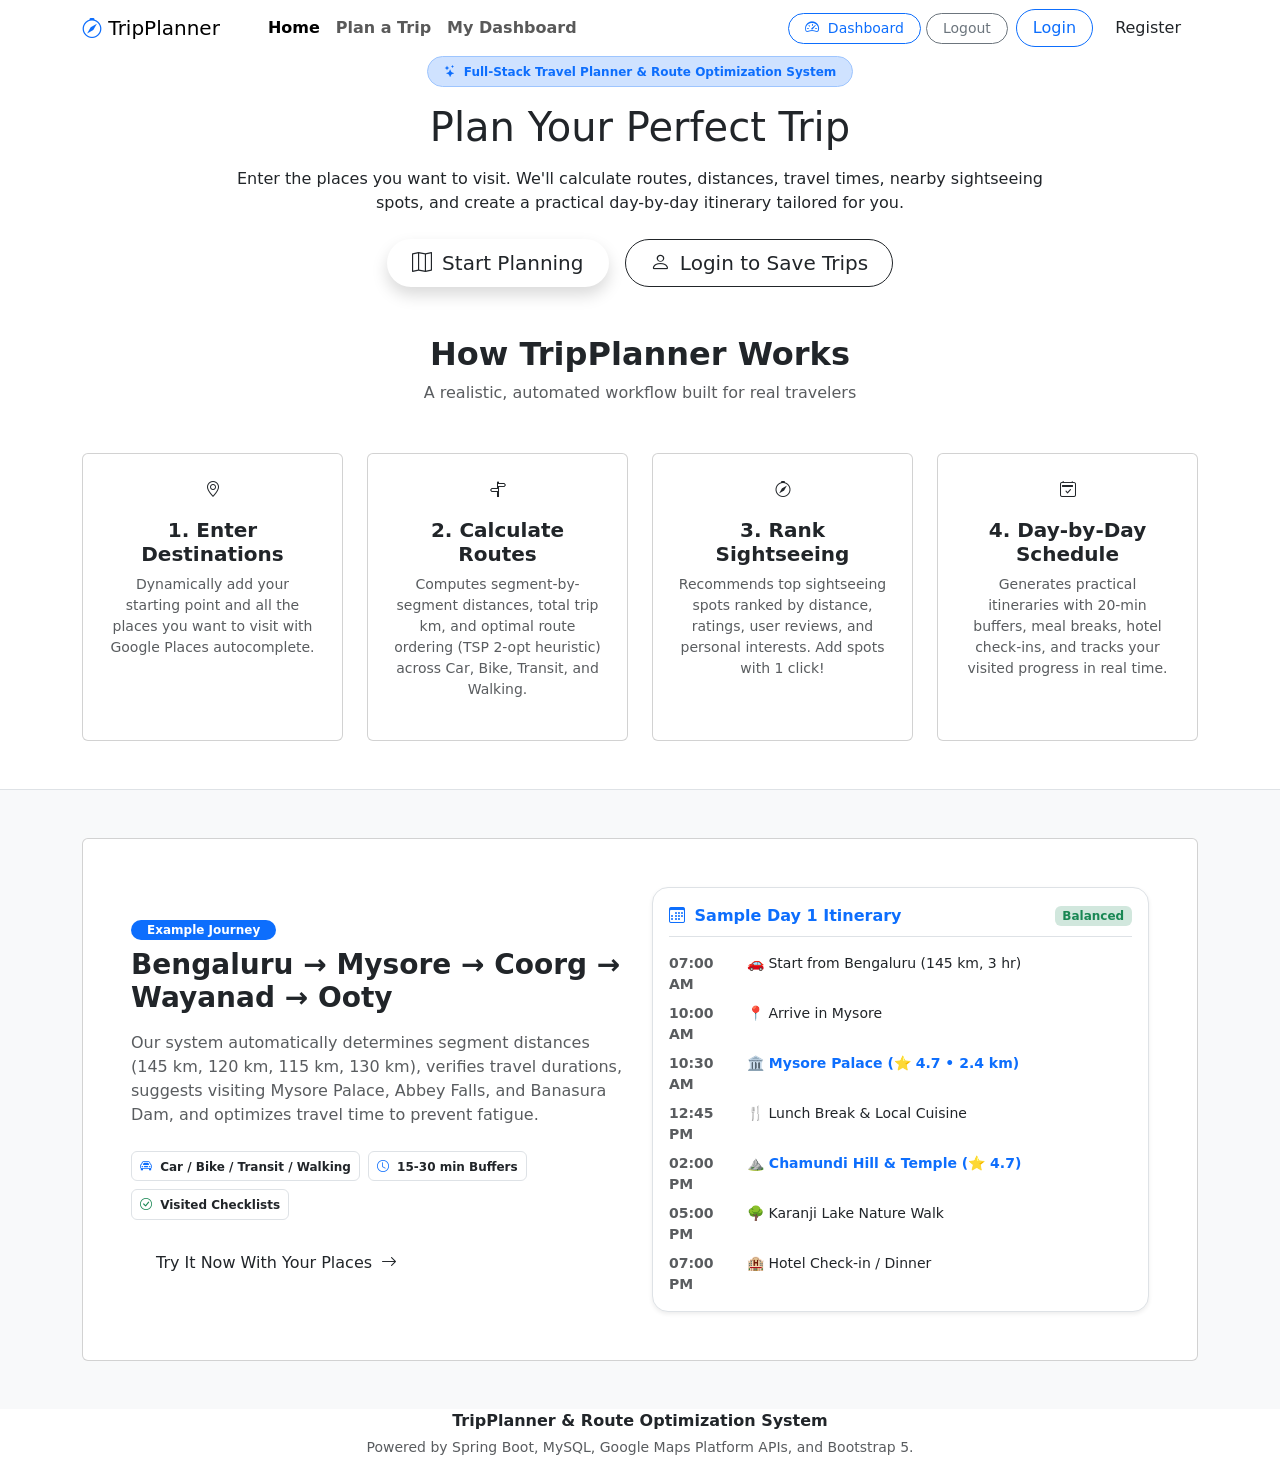
==== target/classes/templates/index.html @ fe608c91 "V1" ====
<!DOCTYPE html>
<html lang="en" xmlns:th="http://www.thymeleaf.org">
<head>
    <meta charset="UTF-8">
    <meta name="viewport" content="width=device-width, initial-scale=1.0">
    <title>TripPlanner - Intelligent Trip Planner & Route Optimization</title>
    <!-- Bootstrap 5 CSS -->
    <link href="https://cdn.jsdelivr.net/npm/bootstrap@5.3.3/dist/css/bootstrap.min.css" rel="stylesheet">
    <!-- Bootstrap Icons -->
    <link href="https://cdn.jsdelivr.net/npm/bootstrap-icons@1.11.3/font/bootstrap-icons.min.css" rel="stylesheet">
    <!-- Custom CSS -->
    <link rel="stylesheet" th:href="@{/css/style.css}">
</head>
<body>

    <!-- Navigation Bar -->
    <nav class="navbar navbar-expand-lg navbar-custom">
        <div class="container">
            <a class="navbar-brand" th:href="@{/}">
                <i class="bi bi-compass text-primary"></i> TripPlanner
            </a>
            <button class="navbar-toggler" type="button" data-bs-toggle="collapse" data-bs-target="#navContent">
                <span class="navbar-toggler-icon"></span>
            </button>
            <div class="collapse navbar-collapse" id="navContent">
                <ul class="navbar-nav me-auto mb-2 mb-lg-0 ms-lg-4">
                    <li class="nav-item">
                        <a class="nav-link active fw-semibold" th:href="@{/}">Home</a>
                    </li>
                    <li class="nav-item">
                        <a class="nav-link fw-semibold" th:href="@{/create-trip}">Plan a Trip</a>
                    </li>
                    <li class="nav-item" th:if="${isLoggedIn}">
                        <a class="nav-link fw-semibold" th:href="@{/dashboard}">My Dashboard</a>
                    </li>
                </ul>
                <div class="d-flex align-items-center gap-2">
                    <th:block th:if="${isLoggedIn}">
                        <span class="text-muted small me-2 d-none d-md-inline" th:text="${userEmail}"></span>
                        <a th:href="@{/dashboard}" class="btn btn-outline-primary btn-sm rounded-pill px-3">
                            <i class="bi bi-speedometer2 me-1"></i> Dashboard
                        </a>
                        <form th:action="@{/logout}" method="post" class="d-inline">
                            <button type="submit" class="btn btn-outline-secondary btn-sm rounded-pill px-3">Logout</button>
                        </form>
                    </th:block>
                    <th:block th:unless="${isLoggedIn}">
                        <a th:href="@{/login}" class="btn btn-outline-primary rounded-pill px-3">Login</a>
                        <a th:href="@{/register}" class="btn btn-primary-custom rounded-pill px-3">Register</a>
                    </th:block>
                </div>
            </div>
        </div>
    </nav>

    <!-- Hero Section -->
    <section class="hero-section text-center">
        <div class="container">
            <div class="row justify-content-center">
                <div class="col-lg-9">
                    <span class="badge bg-primary-subtle text-primary border border-primary-subtle px-3 py-2 rounded-pill mb-3 fw-bold">
                        <i class="bi bi-stars me-1"></i> Full-Stack Travel Planner & Route Optimization System
                    </span>
                    <h1 class="hero-title mb-3">Plan Your Perfect Trip</h1>
                    <p class="hero-subtitle mb-4">
                        Enter the places you want to visit. We'll calculate routes, distances, travel times, nearby sightseeing spots, and create a practical day-by-day itinerary tailored for you.
                    </p>
                    <div class="d-flex justify-content-center gap-3">
                        <a th:href="@{/create-trip}" class="btn btn-primary-custom btn-lg rounded-pill px-4 shadow">
                            <i class="bi bi-map me-1"></i> Start Planning
                        </a>
                        <a th:href="@{/login}" class="btn btn-outline-dark btn-lg rounded-pill px-4" th:unless="${isLoggedIn}">
                            <i class="bi bi-person me-1"></i> Login to Save Trips
                        </a>
                    </div>
                </div>
            </div>
        </div>
    </section>

    <!-- Quick Preview / How It Works -->
    <section class="py-5 bg-white border-bottom">
        <div class="container">
            <div class="text-center mb-5">
                <h2 class="fw-bold">How TripPlanner Works</h2>
                <p class="text-muted">A realistic, automated workflow built for real travelers</p>
            </div>

            <div class="row g-4">
                <div class="col-md-3">
                    <div class="card card-modern h-100 p-4 text-center">
                        <div class="metric-icon blue mx-auto mb-3">
                            <i class="bi bi-geo-alt"></i>
                        </div>
                        <h5 class="fw-bold">1. Enter Destinations</h5>
                        <p class="text-muted small">
                            Dynamically add your starting point and all the places you want to visit with Google Places autocomplete.
                        </p>
                    </div>
                </div>

                <div class="col-md-3">
                    <div class="card card-modern h-100 p-4 text-center">
                        <div class="metric-icon amber mx-auto mb-3">
                            <i class="bi bi-signpost-split"></i>
                        </div>
                        <h5 class="fw-bold">2. Calculate Routes</h5>
                        <p class="text-muted small">
                            Computes segment-by-segment distances, total trip km, and optimal route ordering (TSP 2-opt heuristic) across Car, Bike, Transit, and Walking.
                        </p>
                    </div>
                </div>

                <div class="col-md-3">
                    <div class="card card-modern h-100 p-4 text-center">
                        <div class="metric-icon purple mx-auto mb-3">
                            <i class="bi bi-compass"></i>
                        </div>
                        <h5 class="fw-bold">3. Rank Sightseeing</h5>
                        <p class="text-muted small">
                            Recommends top sightseeing spots ranked by distance, ratings, user reviews, and personal interests. Add spots with 1 click!
                        </p>
                    </div>
                </div>

                <div class="col-md-3">
                    <div class="card card-modern h-100 p-4 text-center">
                        <div class="metric-icon green mx-auto mb-3">
                            <i class="bi bi-calendar2-check"></i>
                        </div>
                        <h5 class="fw-bold">4. Day-by-Day Schedule</h5>
                        <p class="text-muted small">
                            Generates practical itineraries with 20-min buffers, meal breaks, hotel check-ins, and tracks your visited progress in real time.
                        </p>
                    </div>
                </div>
            </div>
        </div>
    </section>

    <!-- Example Demo Journey Section -->
    <section class="py-5 bg-light">
        <div class="container">
            <div class="card card-modern p-4 p-md-5">
                <div class="row align-items-center">
                    <div class="col-lg-6 mb-4 mb-lg-0">
                        <span class="badge bg-primary text-white rounded-pill px-3 py-1 mb-2">Example Journey</span>
                        <h3 class="fw-bold mb-3">Bengaluru → Mysore → Coorg → Wayanad → Ooty</h3>
                        <p class="text-muted mb-4">
                            Our system automatically determines segment distances (145 km, 120 km, 115 km, 130 km), verifies travel durations, suggests visiting Mysore Palace, Abbey Falls, and Banasura Dam, and optimizes travel time to prevent fatigue.
                        </p>
                        <div class="d-flex flex-wrap gap-2 mb-4">
                            <span class="badge bg-white border text-dark p-2"><i class="bi bi-car-front text-primary me-1"></i> Car / Bike / Transit / Walking</span>
                            <span class="badge bg-white border text-dark p-2"><i class="bi bi-clock text-primary me-1"></i> 15-30 min Buffers</span>
                            <span class="badge bg-white border text-dark p-2"><i class="bi bi-check-circle text-success me-1"></i> Visited Checklists</span>
                        </div>
                        <a th:href="@{/create-trip}" class="btn btn-primary-custom rounded-pill px-4">
                            Try It Now With Your Places <i class="bi bi-arrow-right ms-1"></i>
                        </a>
                    </div>
                    <div class="col-lg-6">
                        <div class="border rounded-4 p-3 bg-white shadow-sm">
                            <div class="d-flex justify-content-between align-items-center border-bottom pb-2 mb-3">
                                <span class="fw-bold text-primary"><i class="bi bi-calendar3 me-1"></i> Sample Day 1 Itinerary</span>
                                <span class="badge bg-success-subtle text-success">Balanced</span>
                            </div>
                            <div class="small">
                                <div class="d-flex gap-2 mb-2">
                                    <span class="text-muted fw-bold" style="width: 70px;">07:00 AM</span>
                                    <span>🚗 Start from Bengaluru (145 km, 3 hr)</span>
                                </div>
                                <div class="d-flex gap-2 mb-2">
                                    <span class="text-muted fw-bold" style="width: 70px;">10:00 AM</span>
                                    <span>📍 Arrive in Mysore</span>
                                </div>
                                <div class="d-flex gap-2 mb-2">
                                    <span class="text-muted fw-bold" style="width: 70px;">10:30 AM</span>
                                    <span class="fw-semibold text-primary">🏛 Mysore Palace (⭐ 4.7 • 2.4 km)</span>
                                </div>
                                <div class="d-flex gap-2 mb-2">
                                    <span class="text-muted fw-bold" style="width: 70px;">12:45 PM</span>
                                    <span>🍴 Lunch Break & Local Cuisine</span>
                                </div>
                                <div class="d-flex gap-2 mb-2">
                                    <span class="text-muted fw-bold" style="width: 70px;">02:00 PM</span>
                                    <span class="fw-semibold text-primary">⛰ Chamundi Hill & Temple (⭐ 4.7)</span>
                                </div>
                                <div class="d-flex gap-2 mb-2">
                                    <span class="text-muted fw-bold" style="width: 70px;">05:00 PM</span>
                                    <span>🌳 Karanji Lake Nature Walk</span>
                                </div>
                                <div class="d-flex gap-2">
                                    <span class="text-muted fw-bold" style="width: 70px;">07:00 PM</span>
                                    <span>🏨 Hotel Check-in / Dinner</span>
                                </div>
                            </div>
                        </div>
                    </div>
                </div>
            </div>
        </div>
    </section>

    <!-- Footer -->
    <footer class="text-center">
        <div class="container">
            <p class="mb-1 fw-bold text-dark">TripPlanner & Route Optimization System</p>
            <p class="mb-0 text-muted small">Powered by Spring Boot, MySQL, Google Maps Platform APIs, and Bootstrap 5.</p>
        </div>
    </footer>

    <!-- Bootstrap 5 JS -->
    <script src="https://cdn.jsdelivr.net/npm/bootstrap@5.3.3/dist/js/bootstrap.bundle.min.js"></script>
</body>
</html>
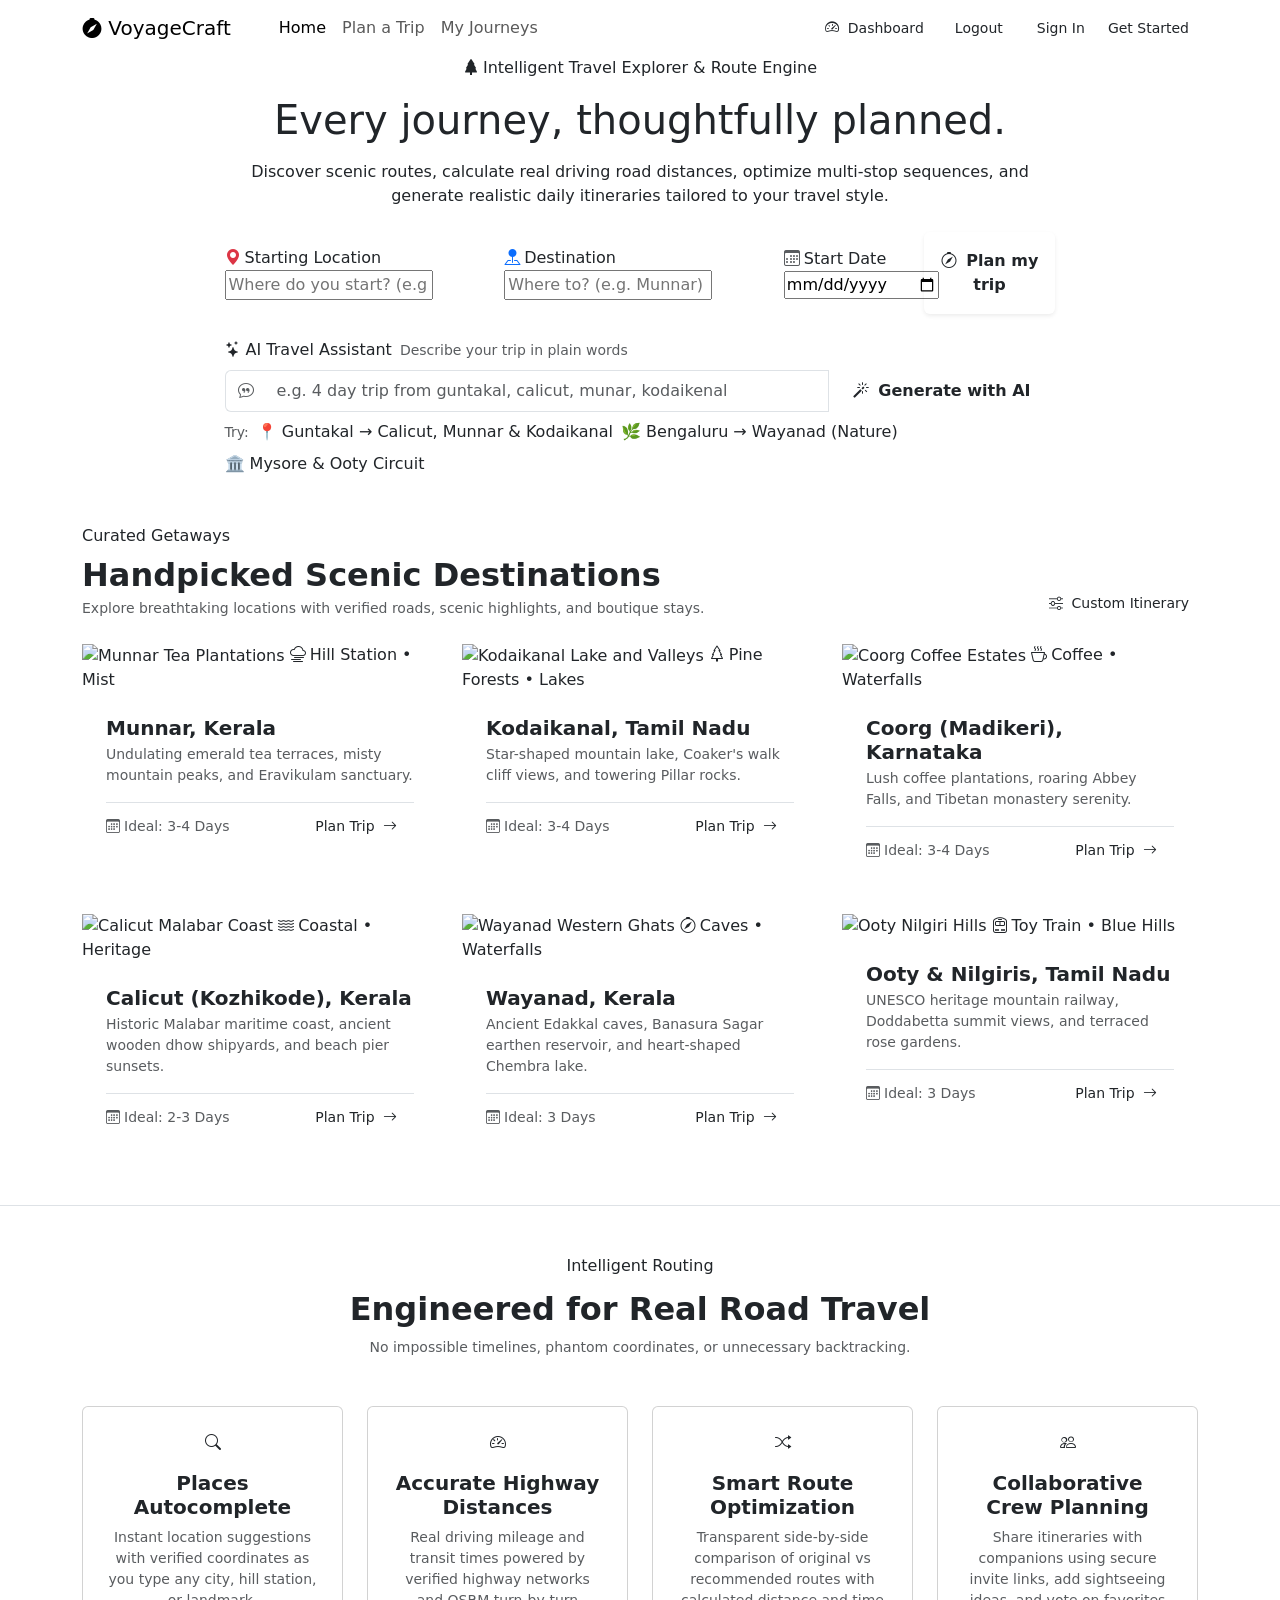
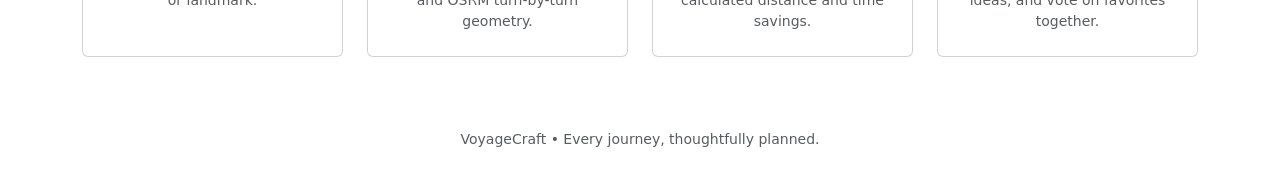
==== commit b1883e18: "V2" ====
--- a/target/classes/templates/index.html
+++ b/target/classes/templates/index.html
@@ -3,12 +3,12 @@
 <head>
     <meta charset="UTF-8">
     <meta name="viewport" content="width=device-width, initial-scale=1.0">
-    <title>TripPlanner - Intelligent Trip Planner & Route Optimization</title>
+    <title>VoyageCraft — Every journey, thoughtfully planned.</title>
     <!-- Bootstrap 5 CSS -->
     <link href="https://cdn.jsdelivr.net/npm/bootstrap@5.3.3/dist/css/bootstrap.min.css" rel="stylesheet">
     <!-- Bootstrap Icons -->
     <link href="https://cdn.jsdelivr.net/npm/bootstrap-icons@1.11.3/font/bootstrap-icons.min.css" rel="stylesheet">
-    <!-- Custom CSS -->
+    <!-- Custom Design System CSS -->
     <link rel="stylesheet" th:href="@{/css/style.css}">
 </head>
 <body>
@@ -17,120 +17,331 @@
     <nav class="navbar navbar-expand-lg navbar-custom">
         <div class="container">
             <a class="navbar-brand" th:href="@{/}">
-                <i class="bi bi-compass text-primary"></i> TripPlanner
+                <i class="bi bi-compass-fill"></i> VoyageCraft
             </a>
-            <button class="navbar-toggler" type="button" data-bs-toggle="collapse" data-bs-target="#navContent">
+            <button class="navbar-toggler border-0" type="button" data-bs-toggle="collapse" data-bs-target="#navContent">
                 <span class="navbar-toggler-icon"></span>
             </button>
             <div class="collapse navbar-collapse" id="navContent">
                 <ul class="navbar-nav me-auto mb-2 mb-lg-0 ms-lg-4">
                     <li class="nav-item">
-                        <a class="nav-link active fw-semibold" th:href="@{/}">Home</a>
+                        <a class="nav-link active" th:href="@{/}">Home</a>
                     </li>
                     <li class="nav-item">
-                        <a class="nav-link fw-semibold" th:href="@{/create-trip}">Plan a Trip</a>
+                        <a class="nav-link" th:href="@{/create-trip}">Plan a Trip</a>
                     </li>
                     <li class="nav-item" th:if="${isLoggedIn}">
-                        <a class="nav-link fw-semibold" th:href="@{/dashboard}">My Dashboard</a>
+                        <a class="nav-link" th:href="@{/dashboard}">My Journeys</a>
                     </li>
                 </ul>
                 <div class="d-flex align-items-center gap-2">
                     <th:block th:if="${isLoggedIn}">
                         <span class="text-muted small me-2 d-none d-md-inline" th:text="${userEmail}"></span>
-                        <a th:href="@{/dashboard}" class="btn btn-outline-primary btn-sm rounded-pill px-3">
+                        <a th:href="@{/dashboard}" class="btn btn-outline-forest btn-sm">
                             <i class="bi bi-speedometer2 me-1"></i> Dashboard
                         </a>
                         <form th:action="@{/logout}" method="post" class="d-inline">
-                            <button type="submit" class="btn btn-outline-secondary btn-sm rounded-pill px-3">Logout</button>
+                            <button type="submit" class="btn btn-sand btn-sm px-3">Logout</button>
                         </form>
                     </th:block>
                     <th:block th:unless="${isLoggedIn}">
-                        <a th:href="@{/login}" class="btn btn-outline-primary rounded-pill px-3">Login</a>
-                        <a th:href="@{/register}" class="btn btn-primary-custom rounded-pill px-3">Register</a>
+                        <a th:href="@{/login}" class="btn btn-outline-forest btn-sm">Sign In</a>
+                        <a th:href="@{/register}" class="btn btn-forest btn-sm">Get Started</a>
                     </th:block>
                 </div>
             </div>
         </div>
     </nav>
 
-    <!-- Hero Section -->
-    <section class="hero-section text-center">
+    <!-- Large Scenic Hero Section (Requirement 1) -->
+    <section class="scenic-hero text-center">
         <div class="container">
             <div class="row justify-content-center">
-                <div class="col-lg-9">
-                    <span class="badge bg-primary-subtle text-primary border border-primary-subtle px-3 py-2 rounded-pill mb-3 fw-bold">
-                        <i class="bi bi-stars me-1"></i> Full-Stack Travel Planner & Route Optimization System
+                <div class="col-lg-10 col-xl-9">
+                    <span class="badge-sage d-inline-flex align-items-center gap-1 mb-3">
+                        <i class="bi bi-tree-fill"></i> Intelligent Travel Explorer &amp; Route Engine
                     </span>
-                    <h1 class="hero-title mb-3">Plan Your Perfect Trip</h1>
-                    <p class="hero-subtitle mb-4">
-                        Enter the places you want to visit. We'll calculate routes, distances, travel times, nearby sightseeing spots, and create a practical day-by-day itinerary tailored for you.
+                    <h1 class="scenic-hero-title mb-3">Every journey, thoughtfully planned.</h1>
+                    <p class="scenic-hero-subtitle mb-4">
+                        Discover scenic routes, calculate real driving road distances, optimize multi-stop sequences, and generate realistic daily itineraries tailored to your travel style.
                     </p>
-                    <div class="d-flex justify-content-center gap-3">
-                        <a th:href="@{/create-trip}" class="btn btn-primary-custom btn-lg rounded-pill px-4 shadow">
-                            <i class="bi bi-map me-1"></i> Start Planning
-                        </a>
-                        <a th:href="@{/login}" class="btn btn-outline-dark btn-lg rounded-pill px-4" th:unless="${isLoggedIn}">
-                            <i class="bi bi-person me-1"></i> Login to Save Trips
-                        </a>
-                    </div>
+
+                    <!-- Prominent Trip Planner Bar -->
+                    <div class="planner-search-card text-start mx-auto mb-4" style="max-width: 900px;">
+                        <form id="heroPlannerForm" onsubmit="handleHeroQuickPlan(event)">
+                            <div class="row g-2 align-items-center">
+                                <div class="col-md-4">
+                                    <div class="planner-input-group">
+                                        <label for="heroStartLoc"><i class="bi bi-geo-alt-fill text-danger me-1"></i>Starting Location</label>
+                                        <div class="autocomplete-wrapper">
+                                            <input type="text" id="heroStartLoc" placeholder="Where do you start? (e.g. Guntakal)" required autocomplete="off">
+                                        </div>
+                                    </div>
+                                </div>
+                                <div class="col-md-4">
+                                    <div class="planner-input-group">
+                                        <label for="heroDestLoc"><i class="bi bi-pin-map-fill text-primary me-1"></i>Destination</label>
+                                        <div class="autocomplete-wrapper">
+                                            <input type="text" id="heroDestLoc" placeholder="Where to? (e.g. Munnar)" autocomplete="off">
+                                        </div>
+                                    </div>
+                                </div>
+                                <div class="col-md-2">
+                                    <div class="planner-input-group">
+                                        <label for="heroStartDate"><i class="bi bi-calendar3 text-muted me-1"></i>Start Date</label>
+                                        <input type="date" id="heroStartDate" required>
+                                    </div>
+                                </div>
+                                <div class="col-md-2">
+                                    <button type="submit" class="btn btn-forest w-100 py-3 d-flex flex-column align-items-center justify-content-center gap-1 shadow-sm">
+                                        <span class="fw-bold fs-6"><i class="bi bi-compass me-1"></i> Plan my trip</span>
+                                    </button>
+                                </div>
+                            </div>
+                        </form>
+                    </div>
+
+                    <!-- Optional AI Trip-Planning Entry Point -->
+                    <div class="ai-planner-card text-start mx-auto" style="max-width: 900px;">
+                        <div class="d-flex align-items-center gap-2 mb-2">
+                            <span class="badge-forest"><i class="bi bi-stars"></i> AI Travel Assistant</span>
+                            <span class="small text-muted">Describe your trip in plain words</span>
+                        </div>
+                        <form onsubmit="handleHeroAiSearch(event)">
+                            <div class="input-group">
+                                <span class="input-group-text bg-white border-end-0 text-muted">
+                                    <i class="bi bi-chat-quote"></i>
+                                </span>
+                                <input type="text" id="heroPromptInput" class="form-control border-start-0 py-2" 
+                                       placeholder="e.g. 4 day trip from guntakal, calicut, munar, kodaikenal">
+                                <button class="btn btn-forest px-4 fw-semibold" type="submit">
+                                    <i class="bi bi-magic me-1"></i> Generate with AI
+                                </button>
+                            </div>
+                        </form>
+                        <div class="d-flex flex-wrap gap-2 mt-2 align-items-center">
+                            <span class="text-muted small">Try:</span>
+                            <span class="ai-chip" onclick="fillHeroPrompt('4 day trip from guntakal, calicut, munar, kodaikenal')">
+                                📍 Guntakal → Calicut, Munnar &amp; Kodaikanal
+                            </span>
+                            <span class="ai-chip" onclick="fillHeroPrompt('3-day weekend trip from Bengaluru to Wayanad with nature and viewpoints')">
+                                🌿 Bengaluru → Wayanad (Nature)
+                            </span>
+                            <span class="ai-chip" onclick="fillHeroPrompt('4-day heritage road trip from Bengaluru to Mysore and Ooty')">
+                                🏛️ Mysore &amp; Ooty Circuit
+                            </span>
+                        </div>
+                    </div>
+
                 </div>
             </div>
         </div>
     </section>
 
-    <!-- Quick Preview / How It Works -->
+    <!-- Destination Discovery Section (Real Destination Imagery) -->
     <section class="py-5 bg-white border-bottom">
         <div class="container">
+            <div class="d-flex flex-column flex-md-row justify-content-between align-items-md-end mb-4">
+                <div>
+                    <span class="badge-sage mb-2 d-inline-block">Curated Getaways</span>
+                    <h2 class="fw-bold mb-1">Handpicked Scenic Destinations</h2>
+                    <p class="text-muted small mb-0">Explore breathtaking locations with verified roads, scenic highlights, and boutique stays.</p>
+                </div>
+                <a th:href="@{/create-trip}" class="btn btn-outline-forest btn-sm mt-3 mt-md-0">
+                    <i class="bi bi-sliders me-1"></i> Custom Itinerary
+                </a>
+            </div>
+
+            <div class="row g-4">
+                <!-- Munnar Card -->
+                <div class="col-md-6 col-lg-4">
+                    <div class="destination-card">
+                        <div class="destination-img-wrap">
+                            <img src="https://images.unsplash.com/photo-1596176530529-78163a4f7af2?auto=format&fit=crop&w=800&q=80" alt="Munnar Tea Plantations">
+                            <span class="destination-tag-badge"><i class="bi bi-cloud-haze me-1"></i>Hill Station • Mist</span>
+                        </div>
+                        <div class="p-4 d-flex flex-column flex-grow-1 justify-content-between">
+                            <div>
+                                <h5 class="fw-bold mb-1">Munnar, Kerala</h5>
+                                <p class="text-muted small mb-3">Undulating emerald tea terraces, misty mountain peaks, and Eravikulam sanctuary.</p>
+                            </div>
+                            <div class="d-flex justify-content-between align-items-center pt-2 border-top">
+                                <span class="small text-muted"><i class="bi bi-calendar3 me-1"></i>Ideal: 3-4 Days</span>
+                                <a th:href="@{/create-trip?dest=Munnar}" class="btn btn-sand btn-sm px-3">
+                                    Plan Trip <i class="bi bi-arrow-right ms-1"></i>
+                                </a>
+                            </div>
+                        </div>
+                    </div>
+                </div>
+
+                <!-- Kodaikanal Card -->
+                <div class="col-md-6 col-lg-4">
+                    <div class="destination-card">
+                        <div class="destination-img-wrap">
+                            <img src="https://images.unsplash.com/photo-1605649487212-47bdab064df7?auto=format&fit=crop&w=800&q=80" alt="Kodaikanal Lake and Valleys">
+                            <span class="destination-tag-badge"><i class="bi bi-tree me-1"></i>Pine Forests • Lakes</span>
+                        </div>
+                        <div class="p-4 d-flex flex-column flex-grow-1 justify-content-between">
+                            <div>
+                                <h5 class="fw-bold mb-1">Kodaikanal, Tamil Nadu</h5>
+                                <p class="text-muted small mb-3">Star-shaped mountain lake, Coaker's walk cliff views, and towering Pillar rocks.</p>
+                            </div>
+                            <div class="d-flex justify-content-between align-items-center pt-2 border-top">
+                                <span class="small text-muted"><i class="bi bi-calendar3 me-1"></i>Ideal: 3-4 Days</span>
+                                <a th:href="@{/create-trip?dest=Kodaikanal}" class="btn btn-sand btn-sm px-3">
+                                    Plan Trip <i class="bi bi-arrow-right ms-1"></i>
+                                </a>
+                            </div>
+                        </div>
+                    </div>
+                </div>
+
+                <!-- Coorg Card -->
+                <div class="col-md-6 col-lg-4">
+                    <div class="destination-card">
+                        <div class="destination-img-wrap">
+                            <img src="https://images.unsplash.com/photo-1544735716-392fe2489ffa?auto=format&fit=crop&w=800&q=80" alt="Coorg Coffee Estates">
+                            <span class="destination-tag-badge"><i class="bi bi-cup-hot me-1"></i>Coffee • Waterfalls</span>
+                        </div>
+                        <div class="p-4 d-flex flex-column flex-grow-1 justify-content-between">
+                            <div>
+                                <h5 class="fw-bold mb-1">Coorg (Madikeri), Karnataka</h5>
+                                <p class="text-muted small mb-3">Lush coffee plantations, roaring Abbey Falls, and Tibetan monastery serenity.</p>
+                            </div>
+                            <div class="d-flex justify-content-between align-items-center pt-2 border-top">
+                                <span class="small text-muted"><i class="bi bi-calendar3 me-1"></i>Ideal: 3-4 Days</span>
+                                <a th:href="@{/create-trip?dest=Coorg}" class="btn btn-sand btn-sm px-3">
+                                    Plan Trip <i class="bi bi-arrow-right ms-1"></i>
+                                </a>
+                            </div>
+                        </div>
+                    </div>
+                </div>
+
+                <!-- Calicut Card -->
+                <div class="col-md-6 col-lg-4">
+                    <div class="destination-card">
+                        <div class="destination-img-wrap">
+                            <img src="https://images.unsplash.com/photo-1507525428034-b723cf961d3e?auto=format&fit=crop&w=800&q=80" alt="Calicut Malabar Coast">
+                            <span class="destination-tag-badge"><i class="bi bi-water me-1"></i>Coastal • Heritage</span>
+                        </div>
+                        <div class="p-4 d-flex flex-column flex-grow-1 justify-content-between">
+                            <div>
+                                <h5 class="fw-bold mb-1">Calicut (Kozhikode), Kerala</h5>
+                                <p class="text-muted small mb-3">Historic Malabar maritime coast, ancient wooden dhow shipyards, and beach pier sunsets.</p>
+                            </div>
+                            <div class="d-flex justify-content-between align-items-center pt-2 border-top">
+                                <span class="small text-muted"><i class="bi bi-calendar3 me-1"></i>Ideal: 2-3 Days</span>
+                                <a th:href="@{/create-trip?dest=Calicut}" class="btn btn-sand btn-sm px-3">
+                                    Plan Trip <i class="bi bi-arrow-right ms-1"></i>
+                                </a>
+                            </div>
+                        </div>
+                    </div>
+                </div>
+
+                <!-- Wayanad Card -->
+                <div class="col-md-6 col-lg-4">
+                    <div class="destination-card">
+                        <div class="destination-img-wrap">
+                            <img src="https://images.unsplash.com/photo-1589182373726-e4f658ab50f0?auto=format&fit=crop&w=800&q=80" alt="Wayanad Western Ghats">
+                            <span class="destination-tag-badge"><i class="bi bi-compass me-1"></i>Caves • Waterfalls</span>
+                        </div>
+                        <div class="p-4 d-flex flex-column flex-grow-1 justify-content-between">
+                            <div>
+                                <h5 class="fw-bold mb-1">Wayanad, Kerala</h5>
+                                <p class="text-muted small mb-3">Ancient Edakkal caves, Banasura Sagar earthen reservoir, and heart-shaped Chembra lake.</p>
+                            </div>
+                            <div class="d-flex justify-content-between align-items-center pt-2 border-top">
+                                <span class="small text-muted"><i class="bi bi-calendar3 me-1"></i>Ideal: 3 Days</span>
+                                <a th:href="@{/create-trip?dest=Wayanad}" class="btn btn-sand btn-sm px-3">
+                                    Plan Trip <i class="bi bi-arrow-right ms-1"></i>
+                                </a>
+                            </div>
+                        </div>
+                    </div>
+                </div>
+
+                <!-- Ooty Card -->
+                <div class="col-md-6 col-lg-4">
+                    <div class="destination-card">
+                        <div class="destination-img-wrap">
+                            <img src="https://images.unsplash.com/photo-1517760444937-f6397edcbbcd?auto=format&fit=crop&w=800&q=80" alt="Ooty Nilgiri Hills">
+                            <span class="destination-tag-badge"><i class="bi bi-train-front me-1"></i>Toy Train • Blue Hills</span>
+                        </div>
+                        <div class="p-4 d-flex flex-column flex-grow-1 justify-content-between">
+                            <div>
+                                <h5 class="fw-bold mb-1">Ooty &amp; Nilgiris, Tamil Nadu</h5>
+                                <p class="text-muted small mb-3">UNESCO heritage mountain railway, Doddabetta summit views, and terraced rose gardens.</p>
+                            </div>
+                            <div class="d-flex justify-content-between align-items-center pt-2 border-top">
+                                <span class="small text-muted"><i class="bi bi-calendar3 me-1"></i>Ideal: 3 Days</span>
+                                <a th:href="@{/create-trip?dest=Ooty}" class="btn btn-sand btn-sm px-3">
+                                    Plan Trip <i class="bi bi-arrow-right ms-1"></i>
+                                </a>
+                            </div>
+                        </div>
+                    </div>
+                </div>
+            </div>
+        </div>
+    </section>
+
+    <!-- Core Features Section -->
+    <section class="py-5" style="background-color: var(--warm-sand-light);">
+        <div class="container">
             <div class="text-center mb-5">
-                <h2 class="fw-bold">How TripPlanner Works</h2>
-                <p class="text-muted">A realistic, automated workflow built for real travelers</p>
+                <span class="badge-sage mb-2 d-inline-block">Intelligent Routing</span>
+                <h2 class="fw-bold mt-1">Engineered for Real Road Travel</h2>
+                <p class="text-muted small">No impossible timelines, phantom coordinates, or unnecessary backtracking.</p>
             </div>
 
             <div class="row g-4">
-                <div class="col-md-3">
+                <div class="col-md-6 col-lg-3">
                     <div class="card card-modern h-100 p-4 text-center">
-                        <div class="metric-icon blue mx-auto mb-3">
-                            <i class="bi bi-geo-alt"></i>
-                        </div>
-                        <h5 class="fw-bold">1. Enter Destinations</h5>
-                        <p class="text-muted small">
-                            Dynamically add your starting point and all the places you want to visit with Google Places autocomplete.
+                        <div class="metric-icon forest mx-auto mb-3">
+                            <i class="bi bi-search"></i>
+                        </div>
+                        <h5 class="fw-bold">Places Autocomplete</h5>
+                        <p class="text-muted small mb-0">
+                            Instant location suggestions with verified coordinates as you type any city, hill station, or landmark.
                         </p>
                     </div>
                 </div>
 
-                <div class="col-md-3">
+                <div class="col-md-6 col-lg-3">
                     <div class="card card-modern h-100 p-4 text-center">
-                        <div class="metric-icon amber mx-auto mb-3">
-                            <i class="bi bi-signpost-split"></i>
-                        </div>
-                        <h5 class="fw-bold">2. Calculate Routes</h5>
-                        <p class="text-muted small">
-                            Computes segment-by-segment distances, total trip km, and optimal route ordering (TSP 2-opt heuristic) across Car, Bike, Transit, and Walking.
+                        <div class="metric-icon sand mx-auto mb-3">
+                            <i class="bi bi-speedometer2"></i>
+                        </div>
+                        <h5 class="fw-bold">Accurate Highway Distances</h5>
+                        <p class="text-muted small mb-0">
+                            Real driving mileage and transit times powered by verified highway networks and OSRM turn-by-turn geometry.
                         </p>
                     </div>
                 </div>
 
-                <div class="col-md-3">
+                <div class="col-md-6 col-lg-3">
+                    <div class="card card-modern h-100 p-4 text-center">
+                        <div class="metric-icon green mx-auto mb-3">
+                            <i class="bi bi-shuffle"></i>
+                        </div>
+                        <h5 class="fw-bold">Smart Route Optimization</h5>
+                        <p class="text-muted small mb-0">
+                            Transparent side-by-side comparison of original vs recommended routes with calculated distance and time savings.
+                        </p>
+                    </div>
+                </div>
+
+                <div class="col-md-6 col-lg-3">
                     <div class="card card-modern h-100 p-4 text-center">
                         <div class="metric-icon purple mx-auto mb-3">
-                            <i class="bi bi-compass"></i>
-                        </div>
-                        <h5 class="fw-bold">3. Rank Sightseeing</h5>
-                        <p class="text-muted small">
-                            Recommends top sightseeing spots ranked by distance, ratings, user reviews, and personal interests. Add spots with 1 click!
-                        </p>
-                    </div>
-                </div>
-
-                <div class="col-md-3">
-                    <div class="card card-modern h-100 p-4 text-center">
-                        <div class="metric-icon green mx-auto mb-3">
-                            <i class="bi bi-calendar2-check"></i>
-                        </div>
-                        <h5 class="fw-bold">4. Day-by-Day Schedule</h5>
-                        <p class="text-muted small">
-                            Generates practical itineraries with 20-min buffers, meal breaks, hotel check-ins, and tracks your visited progress in real time.
+                            <i class="bi bi-people"></i>
+                        </div>
+                        <h5 class="fw-bold">Collaborative Crew Planning</h5>
+                        <p class="text-muted small mb-0">
+                            Share itineraries with companions using secure invite links, add sightseeing ideas, and vote on favorites together.
                         </p>
                     </div>
                 </div>
@@ -138,78 +349,55 @@
         </div>
     </section>
 
-    <!-- Example Demo Journey Section -->
-    <section class="py-5 bg-light">
-        <div class="container">
-            <div class="card card-modern p-4 p-md-5">
-                <div class="row align-items-center">
-                    <div class="col-lg-6 mb-4 mb-lg-0">
-                        <span class="badge bg-primary text-white rounded-pill px-3 py-1 mb-2">Example Journey</span>
-                        <h3 class="fw-bold mb-3">Bengaluru → Mysore → Coorg → Wayanad → Ooty</h3>
-                        <p class="text-muted mb-4">
-                            Our system automatically determines segment distances (145 km, 120 km, 115 km, 130 km), verifies travel durations, suggests visiting Mysore Palace, Abbey Falls, and Banasura Dam, and optimizes travel time to prevent fatigue.
-                        </p>
-                        <div class="d-flex flex-wrap gap-2 mb-4">
-                            <span class="badge bg-white border text-dark p-2"><i class="bi bi-car-front text-primary me-1"></i> Car / Bike / Transit / Walking</span>
-                            <span class="badge bg-white border text-dark p-2"><i class="bi bi-clock text-primary me-1"></i> 15-30 min Buffers</span>
-                            <span class="badge bg-white border text-dark p-2"><i class="bi bi-check-circle text-success me-1"></i> Visited Checklists</span>
-                        </div>
-                        <a th:href="@{/create-trip}" class="btn btn-primary-custom rounded-pill px-4">
-                            Try It Now With Your Places <i class="bi bi-arrow-right ms-1"></i>
-                        </a>
-                    </div>
-                    <div class="col-lg-6">
-                        <div class="border rounded-4 p-3 bg-white shadow-sm">
-                            <div class="d-flex justify-content-between align-items-center border-bottom pb-2 mb-3">
-                                <span class="fw-bold text-primary"><i class="bi bi-calendar3 me-1"></i> Sample Day 1 Itinerary</span>
-                                <span class="badge bg-success-subtle text-success">Balanced</span>
-                            </div>
-                            <div class="small">
-                                <div class="d-flex gap-2 mb-2">
-                                    <span class="text-muted fw-bold" style="width: 70px;">07:00 AM</span>
-                                    <span>🚗 Start from Bengaluru (145 km, 3 hr)</span>
-                                </div>
-                                <div class="d-flex gap-2 mb-2">
-                                    <span class="text-muted fw-bold" style="width: 70px;">10:00 AM</span>
-                                    <span>📍 Arrive in Mysore</span>
-                                </div>
-                                <div class="d-flex gap-2 mb-2">
-                                    <span class="text-muted fw-bold" style="width: 70px;">10:30 AM</span>
-                                    <span class="fw-semibold text-primary">🏛 Mysore Palace (⭐ 4.7 • 2.4 km)</span>
-                                </div>
-                                <div class="d-flex gap-2 mb-2">
-                                    <span class="text-muted fw-bold" style="width: 70px;">12:45 PM</span>
-                                    <span>🍴 Lunch Break & Local Cuisine</span>
-                                </div>
-                                <div class="d-flex gap-2 mb-2">
-                                    <span class="text-muted fw-bold" style="width: 70px;">02:00 PM</span>
-                                    <span class="fw-semibold text-primary">⛰ Chamundi Hill & Temple (⭐ 4.7)</span>
-                                </div>
-                                <div class="d-flex gap-2 mb-2">
-                                    <span class="text-muted fw-bold" style="width: 70px;">05:00 PM</span>
-                                    <span>🌳 Karanji Lake Nature Walk</span>
-                                </div>
-                                <div class="d-flex gap-2">
-                                    <span class="text-muted fw-bold" style="width: 70px;">07:00 PM</span>
-                                    <span>🏨 Hotel Check-in / Dinner</span>
-                                </div>
-                            </div>
-                        </div>
-                    </div>
-                </div>
-            </div>
-        </div>
-    </section>
-
     <!-- Footer -->
-    <footer class="text-center">
-        <div class="container">
-            <p class="mb-1 fw-bold text-dark">TripPlanner & Route Optimization System</p>
-            <p class="mb-0 text-muted small">Powered by Spring Boot, MySQL, Google Maps Platform APIs, and Bootstrap 5.</p>
+    <footer class="py-4">
+        <div class="container text-center">
+            <p class="mb-0 text-muted small">VoyageCraft &bull; Every journey, thoughtfully planned.</p>
         </div>
     </footer>
 
     <!-- Bootstrap 5 JS -->
     <script src="https://cdn.jsdelivr.net/npm/bootstrap@5.3.3/dist/js/bootstrap.bundle.min.js"></script>
+    <script th:src="@{/js/app.js}"></script>
+
+    <script>
+        document.addEventListener("DOMContentLoaded", () => {
+            const startInput = document.getElementById('heroStartLoc');
+            const destInput = document.getElementById('heroDestLoc');
+            if (startInput) attachPlaceAutocomplete(startInput);
+            if (destInput) attachPlaceAutocomplete(destInput);
+
+            // Set default date to tomorrow
+            const tomorrow = new Date();
+            tomorrow.setDate(tomorrow.getDate() + 1);
+            document.getElementById('heroStartDate').value = tomorrow.toISOString().split('T')[0];
+        });
+
+        function handleHeroQuickPlan(e) {
+            e.preventDefault();
+            const start = document.getElementById('heroStartLoc').value.trim();
+            const dest = document.getElementById('heroDestLoc').value.trim();
+            const startDate = document.getElementById('heroStartDate').value;
+
+            let url = '/create-trip?start=' + encodeURIComponent(start);
+            if (dest) url += '&dest=' + encodeURIComponent(dest);
+            if (startDate) url += '&startDate=' + encodeURIComponent(startDate);
+            window.location.href = url;
+        }
+
+        function fillHeroPrompt(text) {
+            document.getElementById('heroPromptInput').value = text;
+        }
+
+        function handleHeroAiSearch(e) {
+            e.preventDefault();
+            const text = document.getElementById('heroPromptInput').value.trim();
+            if (text) {
+                window.location.href = '/create-trip?prompt=' + encodeURIComponent(text);
+            } else {
+                window.location.href = '/create-trip';
+            }
+        }
+    </script>
 </body>
 </html>
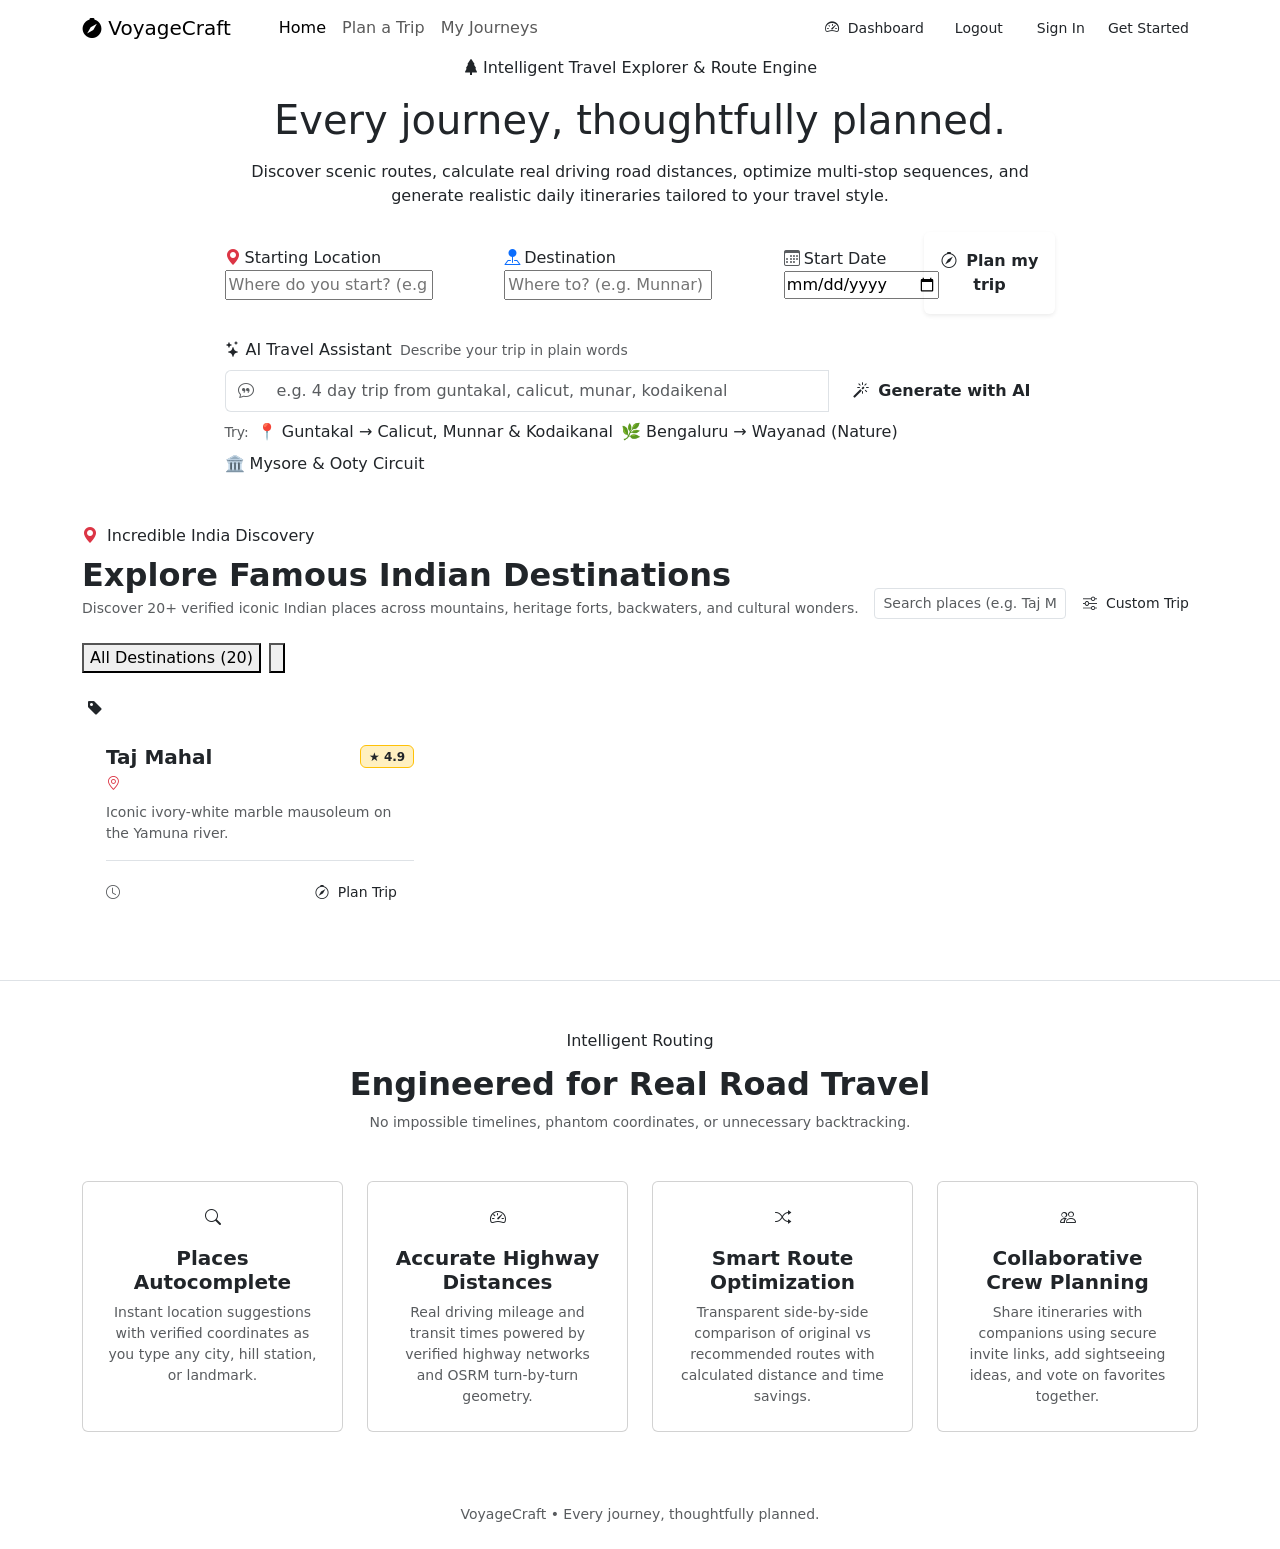
==== commit 99bcfb50: "V3" ====
--- a/target/classes/templates/index.html
+++ b/target/classes/templates/index.html
@@ -138,152 +138,83 @@
         </div>
     </section>
 
-    <!-- Destination Discovery Section (Real Destination Imagery) -->
-    <section class="py-5 bg-white border-bottom">
+    <!-- Destination Discovery Section: Famous Indian Places (Requirement 2) -->
+    <section class="py-5 bg-white border-bottom" id="discoverSection">
         <div class="container">
             <div class="d-flex flex-column flex-md-row justify-content-between align-items-md-end mb-4">
                 <div>
-                    <span class="badge-sage mb-2 d-inline-block">Curated Getaways</span>
-                    <h2 class="fw-bold mb-1">Handpicked Scenic Destinations</h2>
-                    <p class="text-muted small mb-0">Explore breathtaking locations with verified roads, scenic highlights, and boutique stays.</p>
-                </div>
-                <a th:href="@{/create-trip}" class="btn btn-outline-forest btn-sm mt-3 mt-md-0">
-                    <i class="bi bi-sliders me-1"></i> Custom Itinerary
-                </a>
-            </div>
-
-            <div class="row g-4">
-                <!-- Munnar Card -->
-                <div class="col-md-6 col-lg-4">
-                    <div class="destination-card">
+                    <span class="badge-sage mb-2 d-inline-block">
+                        <i class="bi bi-geo-alt-fill text-danger me-1"></i> Incredible India Discovery
+                    </span>
+                    <h2 class="fw-bold mb-1">Explore Famous Indian Destinations</h2>
+                    <p class="text-muted small mb-0">
+                        Discover 20+ verified iconic Indian places across mountains, heritage forts, backwaters, and cultural wonders.
+                    </p>
+                </div>
+                <div class="mt-3 mt-md-0 d-flex gap-2">
+                    <input type="text" id="destinationSearchInput" class="form-control form-control-sm" 
+                           placeholder="Search places (e.g. Taj Mahal, Coorg)..." style="max-width: 260px;" 
+                           oninput="filterIndianDestinations()">
+                    <a th:href="@{/create-trip}" class="btn btn-outline-forest btn-sm text-nowrap">
+                        <i class="bi bi-sliders me-1"></i> Custom Trip
+                    </a>
+                </div>
+            </div>
+
+            <!-- Category Filter Pills -->
+            <div class="d-flex flex-wrap gap-2 mb-4" id="categoryPillsContainer">
+                <button type="button" class="indian-dest-pill active" onclick="selectIndianCategory('ALL', this)">
+                    All Destinations (20)
+                </button>
+                <button type="button" class="indian-dest-pill" th:each="cat : ${categories}" 
+                        th:text="${cat}" th:data-category="${cat}"
+                        onclick="selectIndianCategory(this.dataset.category, this)">
+                </button>
+            </div>
+
+            <!-- Destinations Grid -->
+            <div class="row g-4" id="indianDestinationsGrid">
+                <div th:each="dest : ${featuredDestinations}" class="col-md-6 col-lg-4 indian-destination-col"
+                     th:data-category="${dest.category}" th:data-name="${dest.name}" th:data-state="${dest.state}">
+                    <div class="destination-card h-100 d-flex flex-column">
                         <div class="destination-img-wrap">
-                            <img src="https://images.unsplash.com/photo-1596176530529-78163a4f7af2?auto=format&fit=crop&w=800&q=80" alt="Munnar Tea Plantations">
-                            <span class="destination-tag-badge"><i class="bi bi-cloud-haze me-1"></i>Hill Station • Mist</span>
+                            <img th:src="${dest.imageUrl}" th:alt="${dest.name}" loading="lazy">
+                            <span class="destination-tag-badge">
+                                <i class="bi bi-tag-fill me-1"></i><span th:text="${dest.category}"></span>
+                            </span>
                         </div>
                         <div class="p-4 d-flex flex-column flex-grow-1 justify-content-between">
                             <div>
-                                <h5 class="fw-bold mb-1">Munnar, Kerala</h5>
-                                <p class="text-muted small mb-3">Undulating emerald tea terraces, misty mountain peaks, and Eravikulam sanctuary.</p>
+                                <div class="d-flex justify-content-between align-items-start mb-1">
+                                    <h5 class="fw-bold mb-0 text-dark" th:text="${dest.name}">Taj Mahal</h5>
+                                    <span class="badge bg-warning bg-opacity-25 text-dark fw-bold border border-warning" style="font-size: 0.75rem;">
+                                        ★ <span th:text="${dest.rating}">4.9</span>
+                                    </span>
+                                </div>
+                                <div class="text-muted small mb-2">
+                                    <i class="bi bi-geo-alt me-1 text-danger"></i><span th:text="${dest.city + ', ' + dest.state}"></span>
+                                </div>
+                                <p class="text-muted small mb-3" th:text="${dest.description}">Iconic ivory-white marble mausoleum on the Yamuna river.</p>
                             </div>
-                            <div class="d-flex justify-content-between align-items-center pt-2 border-top">
-                                <span class="small text-muted"><i class="bi bi-calendar3 me-1"></i>Ideal: 3-4 Days</span>
-                                <a th:href="@{/create-trip?dest=Munnar}" class="btn btn-sand btn-sm px-3">
-                                    Plan Trip <i class="bi bi-arrow-right ms-1"></i>
+                            <div class="d-flex justify-content-between align-items-center pt-3 border-top mt-auto">
+                                <span class="small text-muted">
+                                    <i class="bi bi-clock me-1"></i><span th:text="${dest.idealDuration}"></span>
+                                </span>
+                                <a th:href="@{'/create-trip?dest=' + ${dest.name}}" class="btn btn-forest btn-sm px-3">
+                                    <i class="bi bi-compass me-1"></i> Plan Trip
                                 </a>
                             </div>
                         </div>
                     </div>
                 </div>
-
-                <!-- Kodaikanal Card -->
-                <div class="col-md-6 col-lg-4">
-                    <div class="destination-card">
-                        <div class="destination-img-wrap">
-                            <img src="https://images.unsplash.com/photo-1605649487212-47bdab064df7?auto=format&fit=crop&w=800&q=80" alt="Kodaikanal Lake and Valleys">
-                            <span class="destination-tag-badge"><i class="bi bi-tree me-1"></i>Pine Forests • Lakes</span>
-                        </div>
-                        <div class="p-4 d-flex flex-column flex-grow-1 justify-content-between">
-                            <div>
-                                <h5 class="fw-bold mb-1">Kodaikanal, Tamil Nadu</h5>
-                                <p class="text-muted small mb-3">Star-shaped mountain lake, Coaker's walk cliff views, and towering Pillar rocks.</p>
-                            </div>
-                            <div class="d-flex justify-content-between align-items-center pt-2 border-top">
-                                <span class="small text-muted"><i class="bi bi-calendar3 me-1"></i>Ideal: 3-4 Days</span>
-                                <a th:href="@{/create-trip?dest=Kodaikanal}" class="btn btn-sand btn-sm px-3">
-                                    Plan Trip <i class="bi bi-arrow-right ms-1"></i>
-                                </a>
-                            </div>
-                        </div>
-                    </div>
-                </div>
-
-                <!-- Coorg Card -->
-                <div class="col-md-6 col-lg-4">
-                    <div class="destination-card">
-                        <div class="destination-img-wrap">
-                            <img src="https://images.unsplash.com/photo-1544735716-392fe2489ffa?auto=format&fit=crop&w=800&q=80" alt="Coorg Coffee Estates">
-                            <span class="destination-tag-badge"><i class="bi bi-cup-hot me-1"></i>Coffee • Waterfalls</span>
-                        </div>
-                        <div class="p-4 d-flex flex-column flex-grow-1 justify-content-between">
-                            <div>
-                                <h5 class="fw-bold mb-1">Coorg (Madikeri), Karnataka</h5>
-                                <p class="text-muted small mb-3">Lush coffee plantations, roaring Abbey Falls, and Tibetan monastery serenity.</p>
-                            </div>
-                            <div class="d-flex justify-content-between align-items-center pt-2 border-top">
-                                <span class="small text-muted"><i class="bi bi-calendar3 me-1"></i>Ideal: 3-4 Days</span>
-                                <a th:href="@{/create-trip?dest=Coorg}" class="btn btn-sand btn-sm px-3">
-                                    Plan Trip <i class="bi bi-arrow-right ms-1"></i>
-                                </a>
-                            </div>
-                        </div>
-                    </div>
-                </div>
-
-                <!-- Calicut Card -->
-                <div class="col-md-6 col-lg-4">
-                    <div class="destination-card">
-                        <div class="destination-img-wrap">
-                            <img src="https://images.unsplash.com/photo-1507525428034-b723cf961d3e?auto=format&fit=crop&w=800&q=80" alt="Calicut Malabar Coast">
-                            <span class="destination-tag-badge"><i class="bi bi-water me-1"></i>Coastal • Heritage</span>
-                        </div>
-                        <div class="p-4 d-flex flex-column flex-grow-1 justify-content-between">
-                            <div>
-                                <h5 class="fw-bold mb-1">Calicut (Kozhikode), Kerala</h5>
-                                <p class="text-muted small mb-3">Historic Malabar maritime coast, ancient wooden dhow shipyards, and beach pier sunsets.</p>
-                            </div>
-                            <div class="d-flex justify-content-between align-items-center pt-2 border-top">
-                                <span class="small text-muted"><i class="bi bi-calendar3 me-1"></i>Ideal: 2-3 Days</span>
-                                <a th:href="@{/create-trip?dest=Calicut}" class="btn btn-sand btn-sm px-3">
-                                    Plan Trip <i class="bi bi-arrow-right ms-1"></i>
-                                </a>
-                            </div>
-                        </div>
-                    </div>
-                </div>
-
-                <!-- Wayanad Card -->
-                <div class="col-md-6 col-lg-4">
-                    <div class="destination-card">
-                        <div class="destination-img-wrap">
-                            <img src="https://images.unsplash.com/photo-1589182373726-e4f658ab50f0?auto=format&fit=crop&w=800&q=80" alt="Wayanad Western Ghats">
-                            <span class="destination-tag-badge"><i class="bi bi-compass me-1"></i>Caves • Waterfalls</span>
-                        </div>
-                        <div class="p-4 d-flex flex-column flex-grow-1 justify-content-between">
-                            <div>
-                                <h5 class="fw-bold mb-1">Wayanad, Kerala</h5>
-                                <p class="text-muted small mb-3">Ancient Edakkal caves, Banasura Sagar earthen reservoir, and heart-shaped Chembra lake.</p>
-                            </div>
-                            <div class="d-flex justify-content-between align-items-center pt-2 border-top">
-                                <span class="small text-muted"><i class="bi bi-calendar3 me-1"></i>Ideal: 3 Days</span>
-                                <a th:href="@{/create-trip?dest=Wayanad}" class="btn btn-sand btn-sm px-3">
-                                    Plan Trip <i class="bi bi-arrow-right ms-1"></i>
-                                </a>
-                            </div>
-                        </div>
-                    </div>
-                </div>
-
-                <!-- Ooty Card -->
-                <div class="col-md-6 col-lg-4">
-                    <div class="destination-card">
-                        <div class="destination-img-wrap">
-                            <img src="https://images.unsplash.com/photo-1517760444937-f6397edcbbcd?auto=format&fit=crop&w=800&q=80" alt="Ooty Nilgiri Hills">
-                            <span class="destination-tag-badge"><i class="bi bi-train-front me-1"></i>Toy Train • Blue Hills</span>
-                        </div>
-                        <div class="p-4 d-flex flex-column flex-grow-1 justify-content-between">
-                            <div>
-                                <h5 class="fw-bold mb-1">Ooty &amp; Nilgiris, Tamil Nadu</h5>
-                                <p class="text-muted small mb-3">UNESCO heritage mountain railway, Doddabetta summit views, and terraced rose gardens.</p>
-                            </div>
-                            <div class="d-flex justify-content-between align-items-center pt-2 border-top">
-                                <span class="small text-muted"><i class="bi bi-calendar3 me-1"></i>Ideal: 3 Days</span>
-                                <a th:href="@{/create-trip?dest=Ooty}" class="btn btn-sand btn-sm px-3">
-                                    Plan Trip <i class="bi bi-arrow-right ms-1"></i>
-                                </a>
-                            </div>
-                        </div>
-                    </div>
-                </div>
+            </div>
+
+            <!-- Empty Search State -->
+            <div id="noDestinationsAlert" class="text-center py-5 d-none">
+                <i class="bi bi-compass text-muted fs-1 mb-2"></i>
+                <h6 class="fw-bold text-dark">No destinations match your search</h6>
+                <p class="text-muted small">Try a different category or search query.</p>
+                <button type="button" class="btn btn-sand btn-sm" onclick="resetDestinationFilters()">Clear Filters</button>
             </div>
         </div>
     </section>
@@ -398,6 +329,53 @@
                 window.location.href = '/create-trip';
             }
         }
+
+        // Indian Destination Discovery Filtering (Requirement 2)
+        let currentSelectedCategory = 'ALL';
+
+        function selectIndianCategory(category, btn) {
+            currentSelectedCategory = category;
+            document.querySelectorAll('.indian-dest-pill').forEach(p => p.classList.remove('active'));
+            if (btn) btn.classList.add('active');
+            filterIndianDestinations();
+        }
+
+        function filterIndianDestinations() {
+            const query = (document.getElementById('destinationSearchInput')?.value || '').toLowerCase().trim();
+            const cols = document.querySelectorAll('.indian-destination-col');
+            let visibleCount = 0;
+
+            cols.forEach(col => {
+                const cat = (col.dataset.category || '').toLowerCase();
+                const name = (col.dataset.name || '').toLowerCase();
+                const state = (col.dataset.state || '').toLowerCase();
+
+                const matchesCat = (currentSelectedCategory === 'ALL' || cat === currentSelectedCategory.toLowerCase());
+                const matchesQuery = (!query || name.includes(query) || state.includes(query) || cat.includes(query));
+
+                if (matchesCat && matchesQuery) {
+                    col.style.display = '';
+                    visibleCount++;
+                } else {
+                    col.style.display = 'none';
+                }
+            });
+
+            const alertBox = document.getElementById('noDestinationsAlert');
+            if (alertBox) {
+                alertBox.classList.toggle('d-none', visibleCount > 0);
+            }
+        }
+
+        function resetDestinationFilters() {
+            currentSelectedCategory = 'ALL';
+            const searchInput = document.getElementById('destinationSearchInput');
+            if (searchInput) searchInput.value = '';
+            document.querySelectorAll('.indian-dest-pill').forEach((p, idx) => {
+                p.classList.toggle('active', idx === 0);
+            });
+            filterIndianDestinations();
+        }
     </script>
 </body>
 </html>
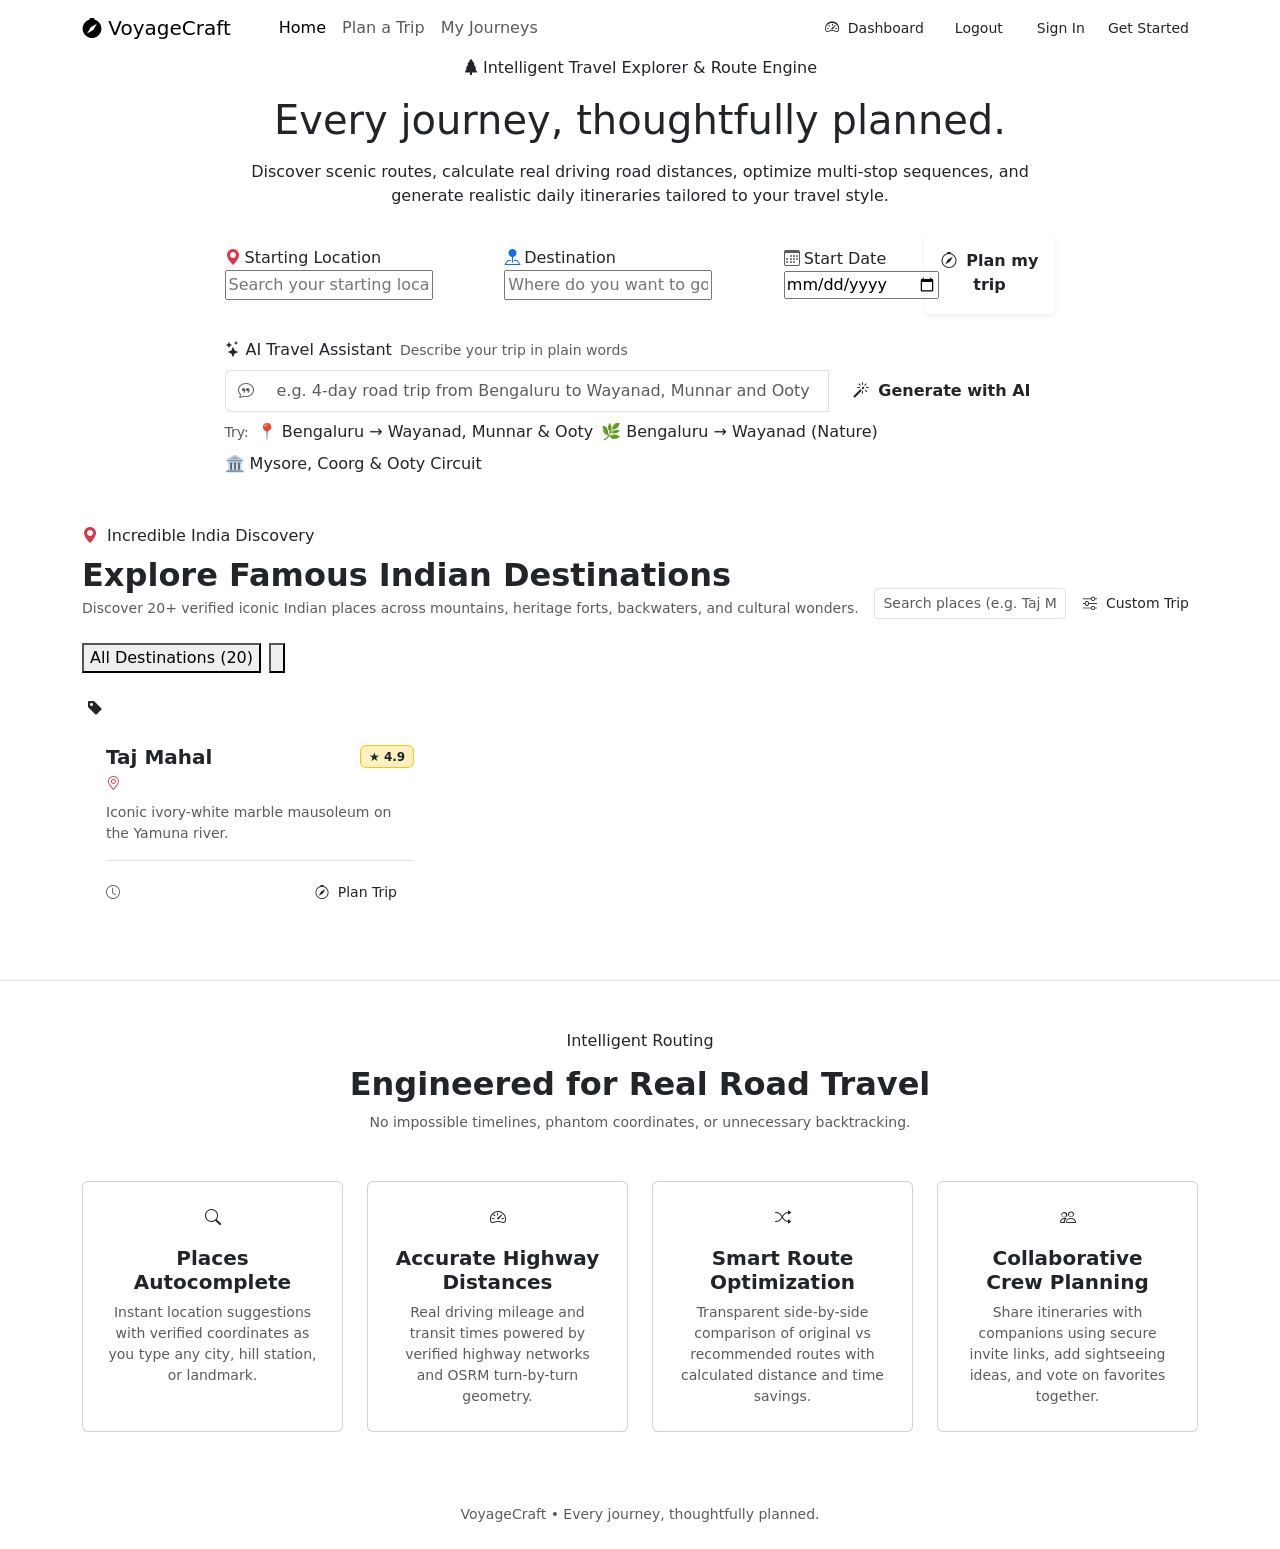
==== commit 02e1c9e2: "V4" ====
--- a/target/classes/templates/index.html
+++ b/target/classes/templates/index.html
@@ -74,7 +74,7 @@
                                     <div class="planner-input-group">
                                         <label for="heroStartLoc"><i class="bi bi-geo-alt-fill text-danger me-1"></i>Starting Location</label>
                                         <div class="autocomplete-wrapper">
-                                            <input type="text" id="heroStartLoc" placeholder="Where do you start? (e.g. Guntakal)" required autocomplete="off">
+                                            <input type="text" id="heroStartLoc" placeholder="Search your starting location" required autocomplete="off">
                                         </div>
                                     </div>
                                 </div>
@@ -82,7 +82,7 @@
                                     <div class="planner-input-group">
                                         <label for="heroDestLoc"><i class="bi bi-pin-map-fill text-primary me-1"></i>Destination</label>
                                         <div class="autocomplete-wrapper">
-                                            <input type="text" id="heroDestLoc" placeholder="Where to? (e.g. Munnar)" autocomplete="off">
+                                            <input type="text" id="heroDestLoc" placeholder="Where do you want to go?" autocomplete="off">
                                         </div>
                                     </div>
                                 </div>
@@ -113,7 +113,7 @@
                                     <i class="bi bi-chat-quote"></i>
                                 </span>
                                 <input type="text" id="heroPromptInput" class="form-control border-start-0 py-2" 
-                                       placeholder="e.g. 4 day trip from guntakal, calicut, munar, kodaikenal">
+                                       placeholder="e.g. 4-day road trip from Bengaluru to Wayanad, Munnar and Ooty">
                                 <button class="btn btn-forest px-4 fw-semibold" type="submit">
                                     <i class="bi bi-magic me-1"></i> Generate with AI
                                 </button>
@@ -121,14 +121,14 @@
                         </form>
                         <div class="d-flex flex-wrap gap-2 mt-2 align-items-center">
                             <span class="text-muted small">Try:</span>
-                            <span class="ai-chip" onclick="fillHeroPrompt('4 day trip from guntakal, calicut, munar, kodaikenal')">
-                                📍 Guntakal → Calicut, Munnar &amp; Kodaikanal
+                            <span class="ai-chip" onclick="fillHeroPrompt('4-day trip from Bengaluru to Wayanad, Munnar and Ooty')">
+                                📍 Bengaluru → Wayanad, Munnar &amp; Ooty
                             </span>
                             <span class="ai-chip" onclick="fillHeroPrompt('3-day weekend trip from Bengaluru to Wayanad with nature and viewpoints')">
                                 🌿 Bengaluru → Wayanad (Nature)
                             </span>
-                            <span class="ai-chip" onclick="fillHeroPrompt('4-day heritage road trip from Bengaluru to Mysore and Ooty')">
-                                🏛️ Mysore &amp; Ooty Circuit
+                            <span class="ai-chip" onclick="fillHeroPrompt('4-day heritage road trip from Bengaluru to Mysore, Coorg and Ooty')">
+                                🏛️ Mysore, Coorg &amp; Ooty Circuit
                             </span>
                         </div>
                     </div>
@@ -178,7 +178,7 @@
                      th:data-category="${dest.category}" th:data-name="${dest.name}" th:data-state="${dest.state}">
                     <div class="destination-card h-100 d-flex flex-column">
                         <div class="destination-img-wrap">
-                            <img th:src="${dest.imageUrl}" th:alt="${dest.name}" loading="lazy">
+                            <img th:src="${dest.imageUrl}" th:alt="${dest.name}" th:data-category="${dest.category}" onerror="handleImageFallback(this, this.getAttribute('data-category'))" loading="lazy">
                             <span class="destination-tag-badge">
                                 <i class="bi bi-tag-fill me-1"></i><span th:text="${dest.category}"></span>
                             </span>
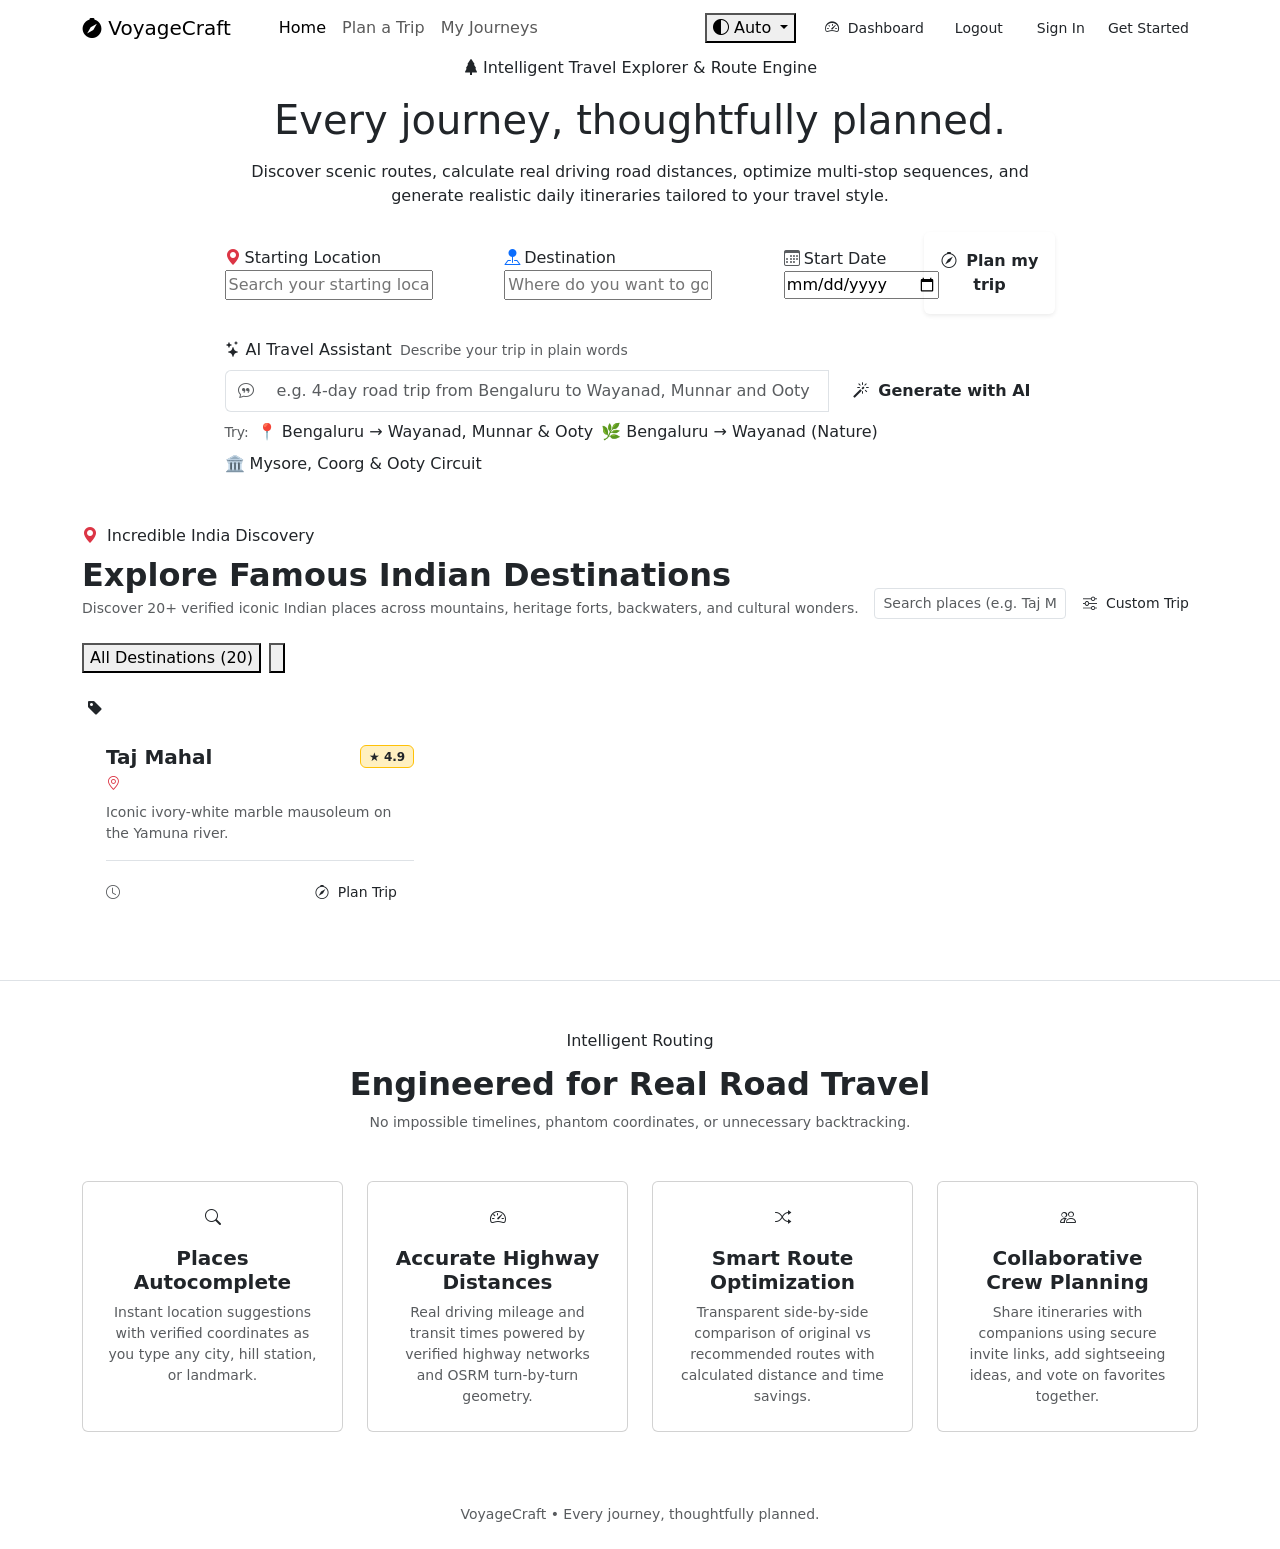
==== commit cee62f04: "V4 might changed" ====
--- a/target/classes/templates/index.html
+++ b/target/classes/templates/index.html
@@ -10,6 +10,15 @@
     <link href="https://cdn.jsdelivr.net/npm/bootstrap-icons@1.11.3/font/bootstrap-icons.min.css" rel="stylesheet">
     <!-- Custom Design System CSS -->
     <link rel="stylesheet" th:href="@{/css/style.css}">
+    <script>
+        (function() {
+            const storedTheme = localStorage.getItem('voyagecraft_theme') || 'system';
+            const effectiveTheme = storedTheme === 'system'
+                ? (window.matchMedia && window.matchMedia('(prefers-color-scheme: dark)').matches ? 'dark' : 'light')
+                : storedTheme;
+            document.documentElement.setAttribute('data-theme', effectiveTheme);
+        })();
+    </script>
 </head>
 <body>
 
@@ -35,6 +44,18 @@
                     </li>
                 </ul>
                 <div class="d-flex align-items-center gap-2">
+                    <!-- Theme Selector Dropdown -->
+                    <div class="dropdown me-1">
+                        <button class="theme-selector-btn dropdown-toggle" type="button" id="themeDropdownBtn" data-bs-toggle="dropdown" aria-expanded="false" title="Switch Theme">
+                            <i class="bi bi-circle-half theme-icon-active"></i>
+                            <span class="d-none d-md-inline theme-name-active">Auto</span>
+                        </button>
+                        <ul class="dropdown-menu dropdown-menu-end shadow-sm" aria-labelledby="themeDropdownBtn">
+                            <li><button class="dropdown-item d-flex align-items-center gap-2 small" type="button" onclick="themeManager.setTheme('light')"><i class="bi bi-sun-fill text-warning"></i> Light</button></li>
+                            <li><button class="dropdown-item d-flex align-items-center gap-2 small" type="button" onclick="themeManager.setTheme('dark')"><i class="bi bi-moon-stars-fill text-info"></i> Dark</button></li>
+                            <li><button class="dropdown-item d-flex align-items-center gap-2 small" type="button" onclick="themeManager.setTheme('system')"><i class="bi bi-display text-muted"></i> System Auto</button></li>
+                        </ul>
+                    </div>
                     <th:block th:if="${isLoggedIn}">
                         <span class="text-muted small me-2 d-none d-md-inline" th:text="${userEmail}"></span>
                         <a th:href="@{/dashboard}" class="btn btn-outline-forest btn-sm">
